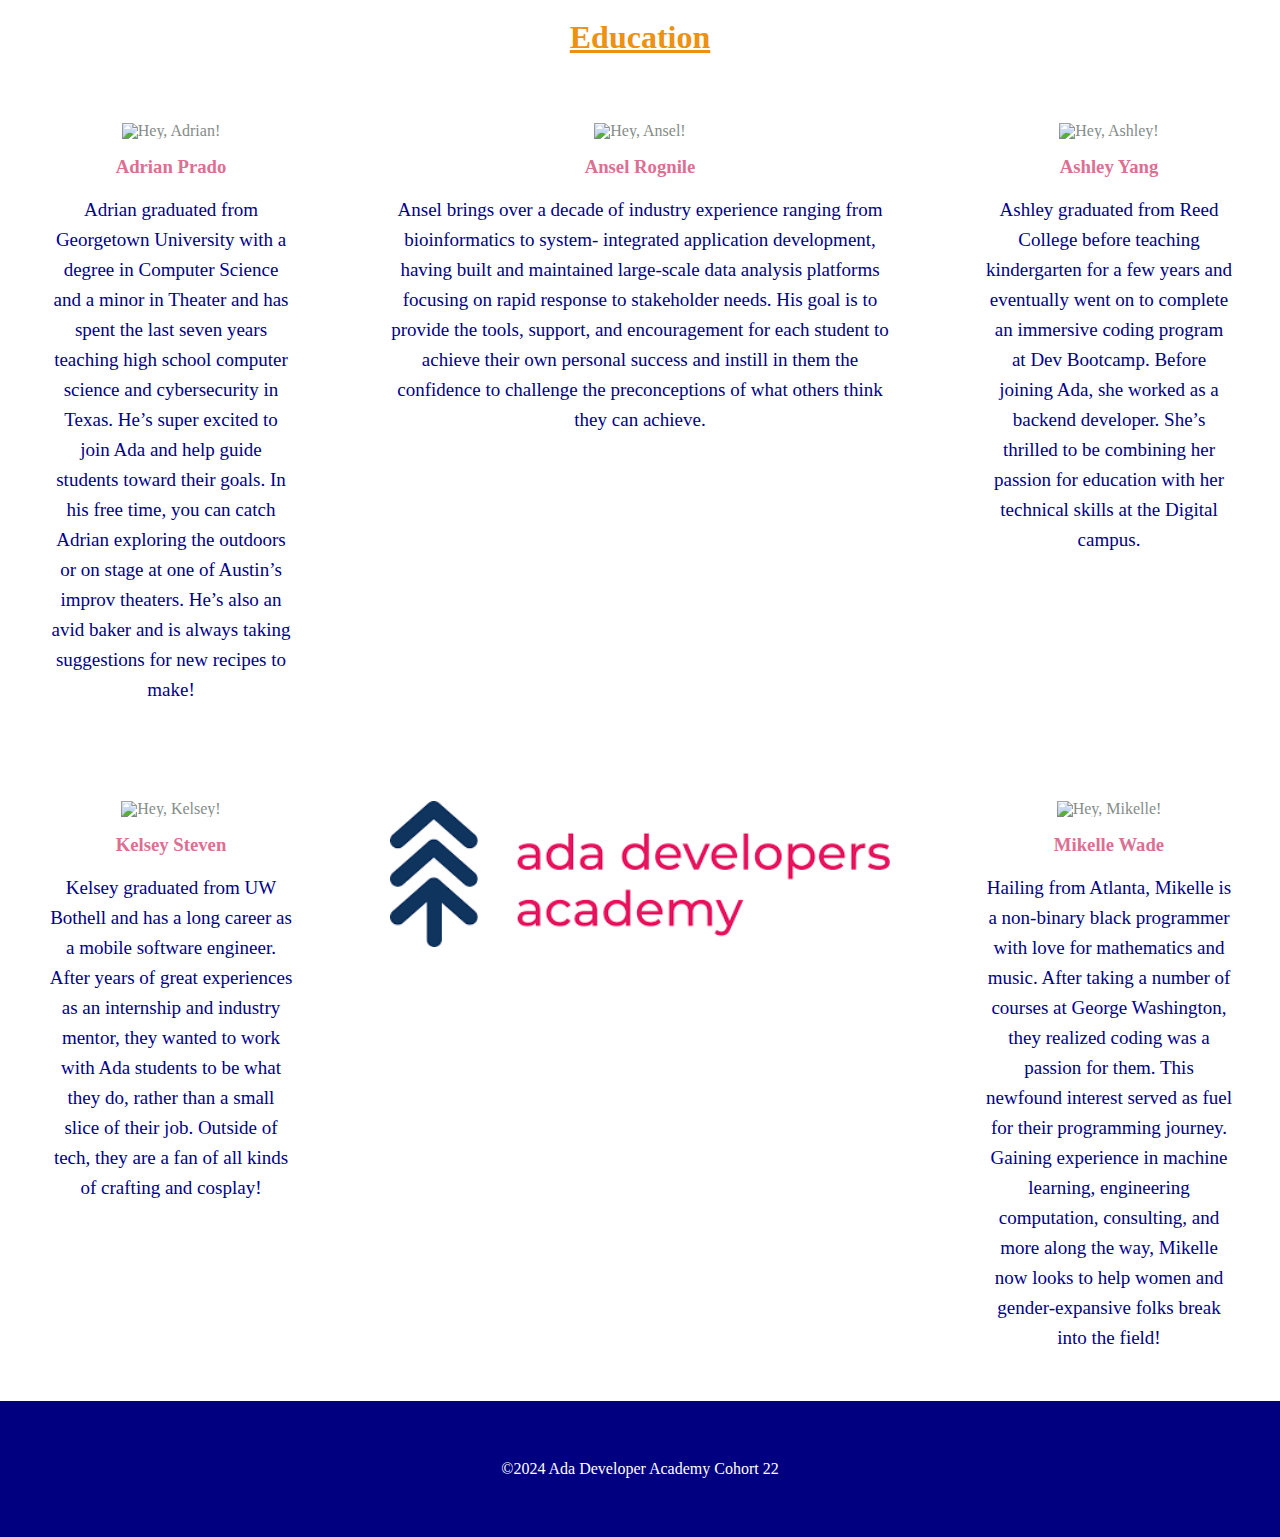
==== pages/bio.html @ 6b1ba6b9 "update bio.css file" ====
<!DOCTYPE html>
<html lang="en">
<head>
  <meta charset="UTF-8">
  <meta http-equiv="X-UA-Compatible" content="IE=edge">
  <meta name="viewport" content="width=device-width, initial-scale=1.0">
  <title>Instructor Education</title>
  <link rel="stylesheet" href="../style/style.css">
</head>
<body>
  <header>
    <title>Education</title>
    <link rel="stylesheet" href="../style/bio.css">
    <link rel="stylesheet" href="../style/style.css">
</head>
<body>
    <header>
        <h1>Education</h1>  
        <section class="education-container">
            <nav>
                <img class="image" src="https://adadevelopersacademy.org/wp-content/uploads/2023/05/Adrian-Prado-300x300.png" alt="Hey, Adrian!">
                <h3 class="title">Adrian Prado</h3>
                <div class="description">
                    Adrian graduated from Georgetown University with a degree in Computer Science and a 
                    minor in Theater and has spent the last seven years teaching high school computer
                    science and cybersecurity in Texas. He’s super excited to join Ada and help guide students
                    toward their goals. In his free time, you can catch Adrian exploring the outdoors or on
                    stage at one of Austin’s improv theaters. He’s also an avid baker and is always taking
                    suggestions for new recipes to make!
                </div>
            </nav>
            <nav>
                <img class="image" src="https://adadevelopersacademy.org/wp-content/uploads/2023/05/Ansel-300x300.png" alt="Hey, Ansel!">
                <h3 class="title">Ansel Rognile</h3>
                <div class="description">
                    Ansel brings over a decade of industry experience ranging from bioinformatics to system-
                    integrated application development, having built and maintained large-scale data 
                    analysis platforms focusing on rapid response to stakeholder needs. His goal is to provide 
                    the tools, support, and encouragement for each student to achieve their own personal
                    success and instill in them the confidence to challenge the preconceptions of what others
                    think they can achieve.
                </div>
            </nav>
            <nav>
                <img class="image" src="https://adadevelopersacademy.org/wp-content/uploads/2023/05/Headshots-17-300x300.png" alt="Hey, Ashley!">
                <h3 class="title">Ashley Yang</h3>
                <div class="description">
                        Ashley graduated from Reed College before teaching kindergarten for a few years and
                        eventually went on to complete an immersive coding program at Dev Bootcamp. Before 
                        joining Ada, she worked as a backend developer. She’s thrilled to be combining her
                        passion for education with her technical skills at the Digital campus.
                </div>
            </nav>
            <nav>
                <img class="image" src="https://adadevelopersacademy.org/wp-content/uploads/2022/02/Kelsey-Steven-300x300.png" alt="Hey, Kelsey!">
                <h3 class="title">Kelsey Steven</h3>
                <div class="description">
                        Kelsey graduated from UW Bothell and has a long career as a mobile software engineer. 
                        After years of great experiences as an internship and industry mentor, they wanted to 
                        work with Ada students to be what they do, rather than a small slice of their job. Outside 
                        of tech, they are a fan of all kinds of crafting and cosplay!
            </div>
            </nav>
            <nav>
                <img class="ada_image"src="../assets/ada-icon.png" alt="red_and_blue_icon_ada_developers_academy">
                
            </nav>
            <nav>
                <img class="image" src="https://adadevelopersacademy.org/wp-content/uploads/2022/12/Mikelle-Wade-300x300.png" alt="Hey, Mikelle!">
                <h3 class="title">Mikelle Wade</h3>
                <div class="description">
                        Hailing from Atlanta, Mikelle is a non-binary black programmer with love for mathematics
                        and music. After taking a number of courses at George Washington, they realized coding
                        was a passion for them. This newfound interest served as fuel for their programming
                        journey. Gaining experience in machine learning, engineering computation, consulting,
                        and more along the way, Mikelle now looks to help women and gender-expansive folks
                        break into the field!
            </div>

            </nav>
        </section>
    </header>
    <footer>
        &copy;2024 Ada Developer Academy Cohort 22
    </footer>
</body>
</html>
---- style/style.css ----
body {
    font-size: 1em;
    font-family: 'Open Sans';
    font-weight: 400;
    color: #858c89;
    line-height: 1;
    background-color: #fff;
    margin: 0;
    overflow-x: hidden;
}

h1 {
    text-align: center;
    color: rgb(237, 145, 16);
    text-decoration: underline;
}

h2 {
    display: block;
    font-size: 1.5em;
    margin-block-start: 0.83em;
    margin-block-end: 0.83em;
    margin-inline-start: 0px;
    margin-inline-end: 0px;
    font-weight: bold;
    unicode-bidi: isolate;
}

h3 {
    display: block;
    margin-block-start: 1em;
    margin-block-end: 1em;
    margin-inline-start: 0px;
    margin-inline-end: 0px;
    unicode-bidi: isolate;
    color: palevioletred;
    text-align: center;
}

h4 {
    text-align: center;
}

nav {
    display: inline-block;
    padding: 3em;

}

ul {
    list-style-type: none;
    text-align: center;
}

li {
    display: inline-block;
    margin: 5px;
    margin-right: 20px;
}

footer {
    text-align: center;  
    background-color: navy;
    color: white;
    padding: 60px;
}

img {
    width: 220px;  
    height: auto;  
}
---- style/bio.css ----
.education-container{
    display: grid;
    grid-template-columns: 1fr 1fr 1fr;
}

.ada_image{
    width: 500px;
}

.image {
    align-items: center;
}
.description{
    font-size: 19px;
    line-height: 30px;
    color: darkblue
}
nav{
    text-align: center;
}
---- style/style.css ----
body {
    font-size: 1em;
    font-family: 'Open Sans';
    font-weight: 400;
    color: #858c89;
    line-height: 1;
    background-color: #fff;
    margin: 0;
    overflow-x: hidden;
}

h1 {
    text-align: center;
    color: rgb(237, 145, 16);
    text-decoration: underline;
}

h2 {
    display: block;
    font-size: 1.5em;
    margin-block-start: 0.83em;
    margin-block-end: 0.83em;
    margin-inline-start: 0px;
    margin-inline-end: 0px;
    font-weight: bold;
    unicode-bidi: isolate;
}

h3 {
    display: block;
    margin-block-start: 1em;
    margin-block-end: 1em;
    margin-inline-start: 0px;
    margin-inline-end: 0px;
    unicode-bidi: isolate;
    color: palevioletred;
    text-align: center;
}

h4 {
    text-align: center;
}

nav {
    display: inline-block;
    padding: 3em;

}

ul {
    list-style-type: none;
    text-align: center;
}

li {
    display: inline-block;
    margin: 5px;
    margin-right: 20px;
}

footer {
    text-align: center;  
    background-color: navy;
    color: white;
    padding: 60px;
}

img {
    width: 220px;  
    height: auto;  
}
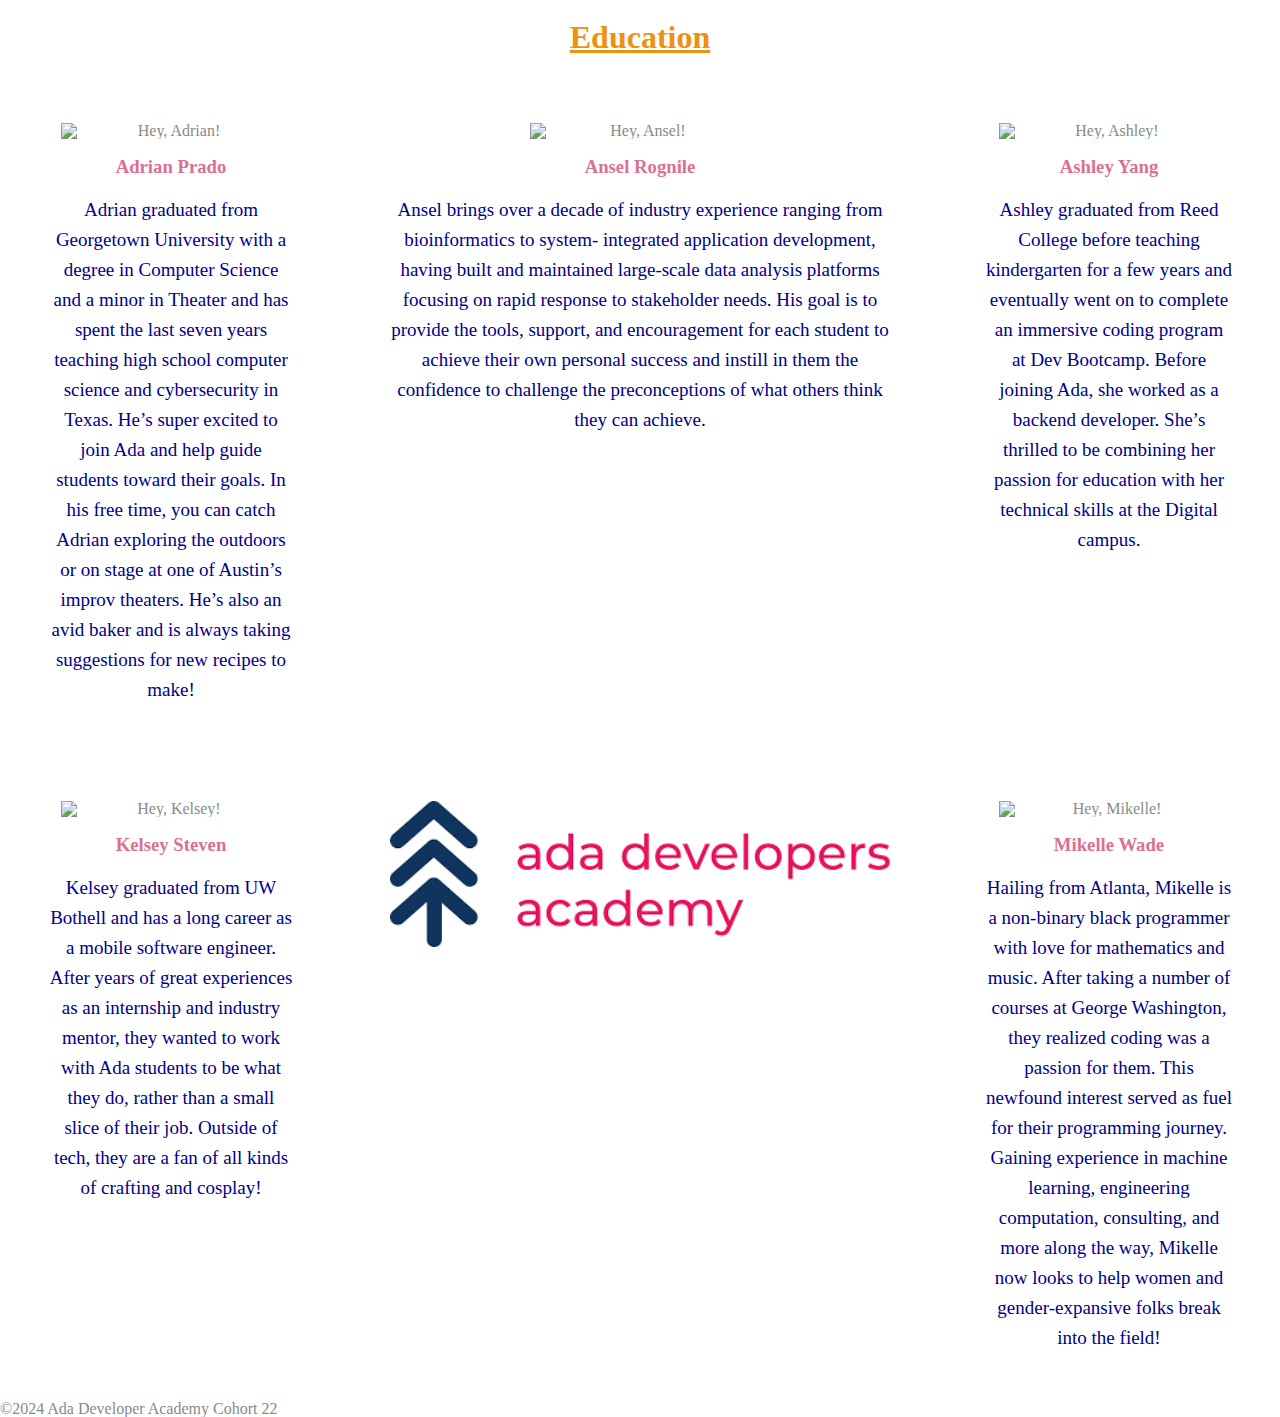
==== commit 17337490: "incorporate flex into bio.css" ====
--- a/pages/bio.html
+++ b/pages/bio.html
@@ -5,14 +5,13 @@
   <meta http-equiv="X-UA-Compatible" content="IE=edge">
   <meta name="viewport" content="width=device-width, initial-scale=1.0">
   <title>Instructor Education</title>
-  <link rel="stylesheet" href="../style/style.css">
+  <link rel="stylesheet" href="../stylesheets/style.css">
+  <link rel="stylesheet" href="../stylesheets/bio.css">
 </head>
 <body>
   <header>
     <title>Education</title>
-    <link rel="stylesheet" href="../style/bio.css">
-    <link rel="stylesheet" href="../style/style.css">
-</head>
+</header>
 <body>
     <header>
         <h1>Education</h1>  
@@ -62,7 +61,7 @@
             </div>
             </nav>
             <nav>
-                <img class="ada_image"src="../assets/ada-icon.png" alt="red_and_blue_icon_ada_developers_academy">
+                <img class="ada_image"src="../images/ada-icon.png" alt="red_and_blue_icon_ada_developers_academy">
                 
             </nav>
             <nav>
--- a/stylesheets/style.css
+++ b/stylesheets/style.css
@@ -0,0 +1,84 @@
+body {
+    font-size: 1em;
+    font-family: 'Open Sans';
+    font-weight: 400;
+    color: #858c89;
+    line-height: 1;
+    background-color: #fff;
+    margin: 0;
+    overflow-x: hidden;
+}
+
+h1 {
+    text-align: center;
+    color: rgb(237, 145, 16);
+    text-decoration: underline;
+}
+
+h2 {
+    display: block;
+    font-size: 1.5em;
+    margin-block-start: 0.83em;
+    margin-block-end: 0.83em;
+    margin-inline-start: 0px;
+    margin-inline-end: 0px;
+    font-weight: bold;
+    unicode-bidi: isolate;
+}
+
+h3 {
+    display: block;
+    margin-block-start: 1em;
+    margin-block-end: 1em;
+    margin-inline-start: 0px;
+    margin-inline-end: 0px;
+    unicode-bidi: isolate;
+    color: palevioletred;
+    text-align: center;
+}
+
+h4 {
+    text-align: center;
+}
+
+nav {
+    display: inline-block;
+    padding: 3em;
+
+}
+
+ul {
+    list-style-type: none;
+    text-align: center;
+}
+
+li {
+    display: inline-block;
+    margin: 5px;
+    margin-right: 20px;
+}
+
+#footer {
+    text-align: center;  
+    background-color: navy;
+    color: white;
+    padding: 60px;
+    position: absolute;
+    bottom: 0;
+    width: 100%;
+}
+
+#header {
+    background-color: navy;
+    height: 100px;
+    text-align: center;
+    display:flex;
+    align-items: center;
+    justify-content: center;
+
+}
+img {
+    width: 220px;  
+    height: auto;  
+}
+
--- a/stylesheets/bio.css
+++ b/stylesheets/bio.css
@@ -0,0 +1,23 @@
+.education-container{
+    display: grid;
+    grid-template-columns: 1fr 1fr 1fr;
+}
+
+.ada_image{
+    width: 500px;
+}
+
+.image {
+    align-items: center;
+}
+.description{
+    font-size: 19px;
+    line-height: 30px;
+    color: darkblue
+}
+nav{
+    text-align: center;
+    display: flex;
+    flex-direction: column;
+    align-items: center;
+}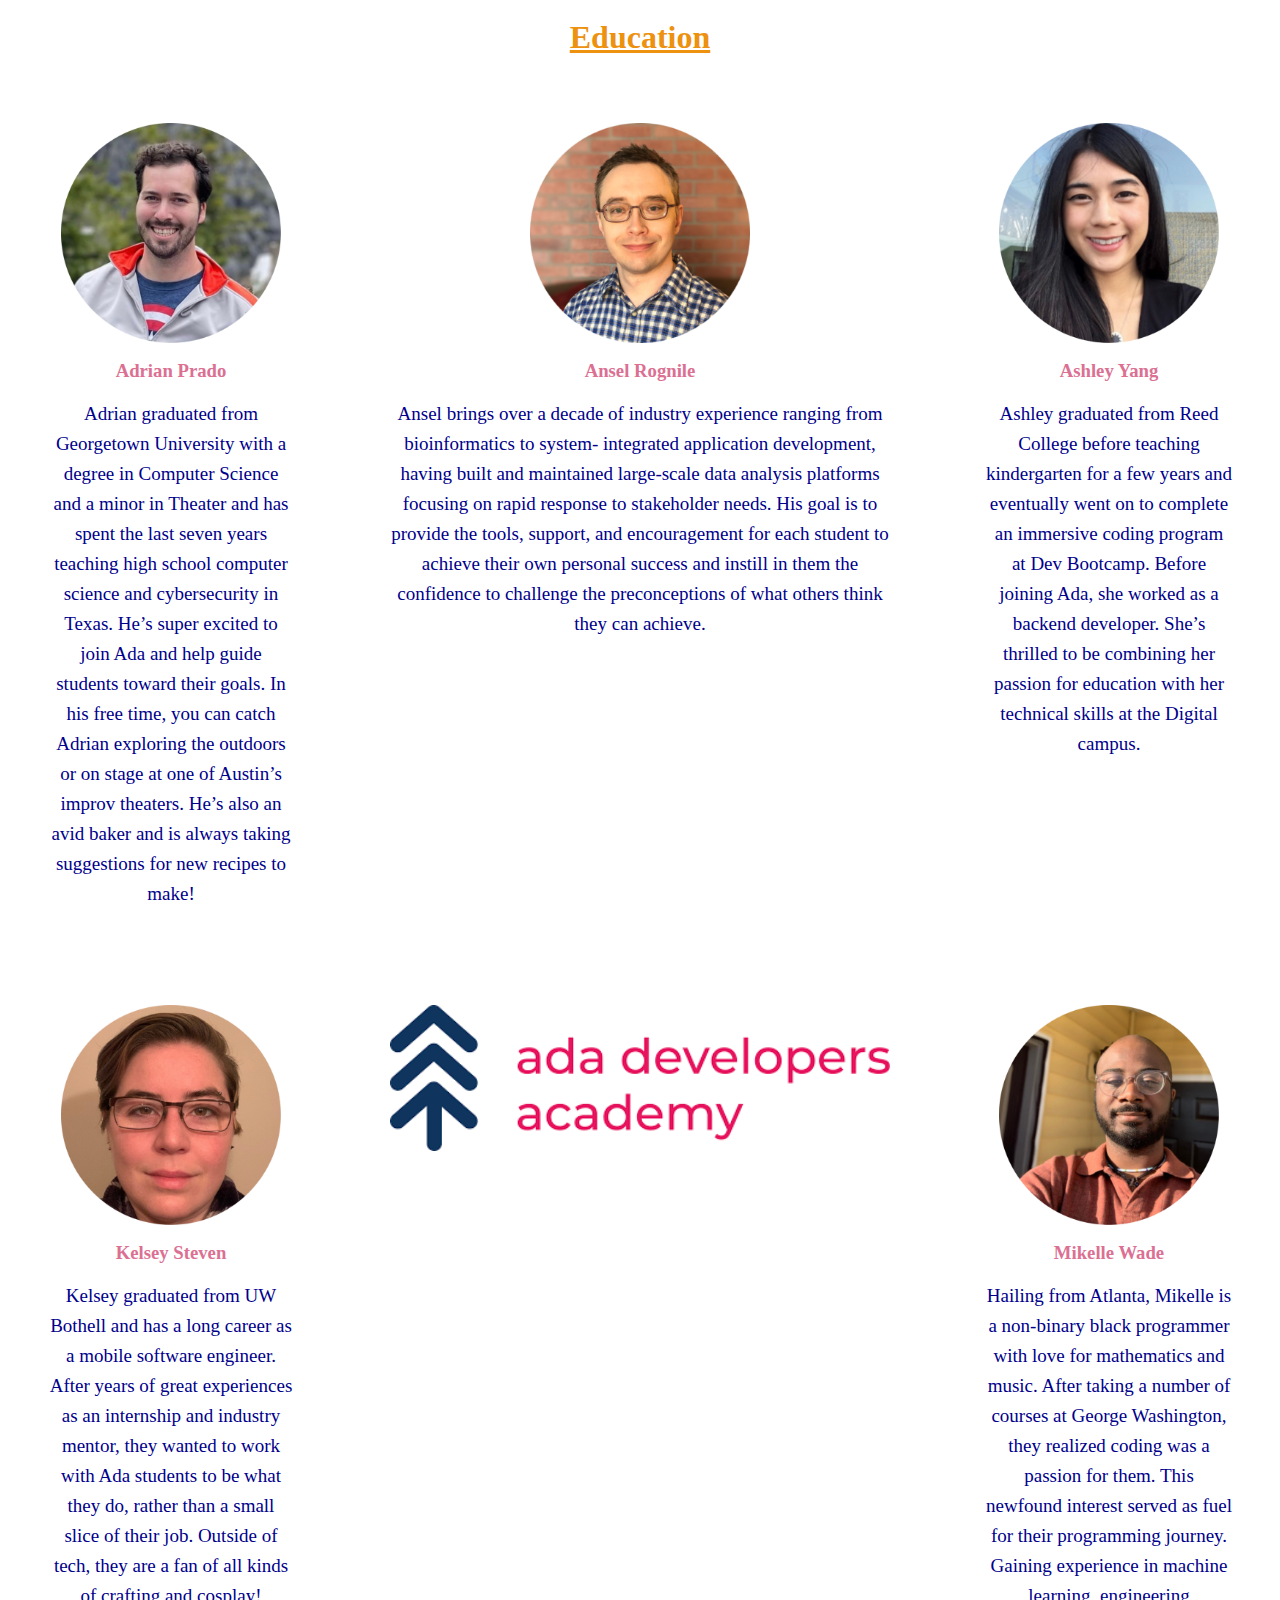
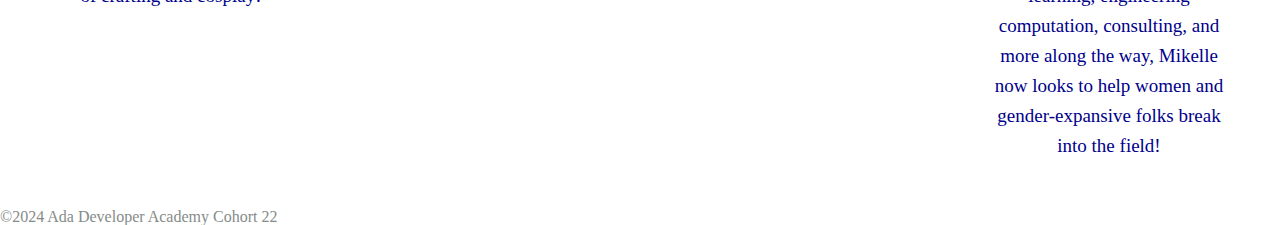
==== commit 7bd549a6: "Add image downloads and relative paths in image tag. Resize images on all pages." ====
--- a/pages/bio.html
+++ b/pages/bio.html
@@ -17,7 +17,7 @@
         <h1>Education</h1>  
         <section class="education-container">
             <nav>
-                <img class="image" src="https://adadevelopersacademy.org/wp-content/uploads/2023/05/Adrian-Prado-300x300.png" alt="Hey, Adrian!">
+                <img class="image" src="../images/Adrian-Prado-600x600.png" alt="Hey, Adrian!" width="300" height="200">
                 <h3 class="title">Adrian Prado</h3>
                 <div class="description">
                     Adrian graduated from Georgetown University with a degree in Computer Science and a 
@@ -29,7 +29,7 @@
                 </div>
             </nav>
             <nav>
-                <img class="image" src="https://adadevelopersacademy.org/wp-content/uploads/2023/05/Ansel-300x300.png" alt="Hey, Ansel!">
+                <img class="image" src="../images/Ansel-300x300.png" alt="Hey, Ansel!" width="300" height="200">
                 <h3 class="title">Ansel Rognile</h3>
                 <div class="description">
                     Ansel brings over a decade of industry experience ranging from bioinformatics to system-
@@ -41,7 +41,7 @@
                 </div>
             </nav>
             <nav>
-                <img class="image" src="https://adadevelopersacademy.org/wp-content/uploads/2023/05/Headshots-17-300x300.png" alt="Hey, Ashley!">
+                <img class="image" src="../images/Ashley.png" alt="Hey, Ashley!" width="300" height="200">
                 <h3 class="title">Ashley Yang</h3>
                 <div class="description">
                         Ashley graduated from Reed College before teaching kindergarten for a few years and
@@ -51,7 +51,7 @@
                 </div>
             </nav>
             <nav>
-                <img class="image" src="https://adadevelopersacademy.org/wp-content/uploads/2022/02/Kelsey-Steven-300x300.png" alt="Hey, Kelsey!">
+                <img class="image" src="../images/Kelsey-Steven-600x600.png" alt="Hey, Kelsey!" width="300" height="200">
                 <h3 class="title">Kelsey Steven</h3>
                 <div class="description">
                         Kelsey graduated from UW Bothell and has a long career as a mobile software engineer. 
@@ -65,7 +65,7 @@
                 
             </nav>
             <nav>
-                <img class="image" src="https://adadevelopersacademy.org/wp-content/uploads/2022/12/Mikelle-Wade-300x300.png" alt="Hey, Mikelle!">
+                <img class="image" src="../images/Mikelle-Wade-600x600.png" alt="Hey, Mikelle!" width="300" height="200">
                 <h3 class="title">Mikelle Wade</h3>
                 <div class="description">
                         Hailing from Atlanta, Mikelle is a non-binary black programmer with love for mathematics
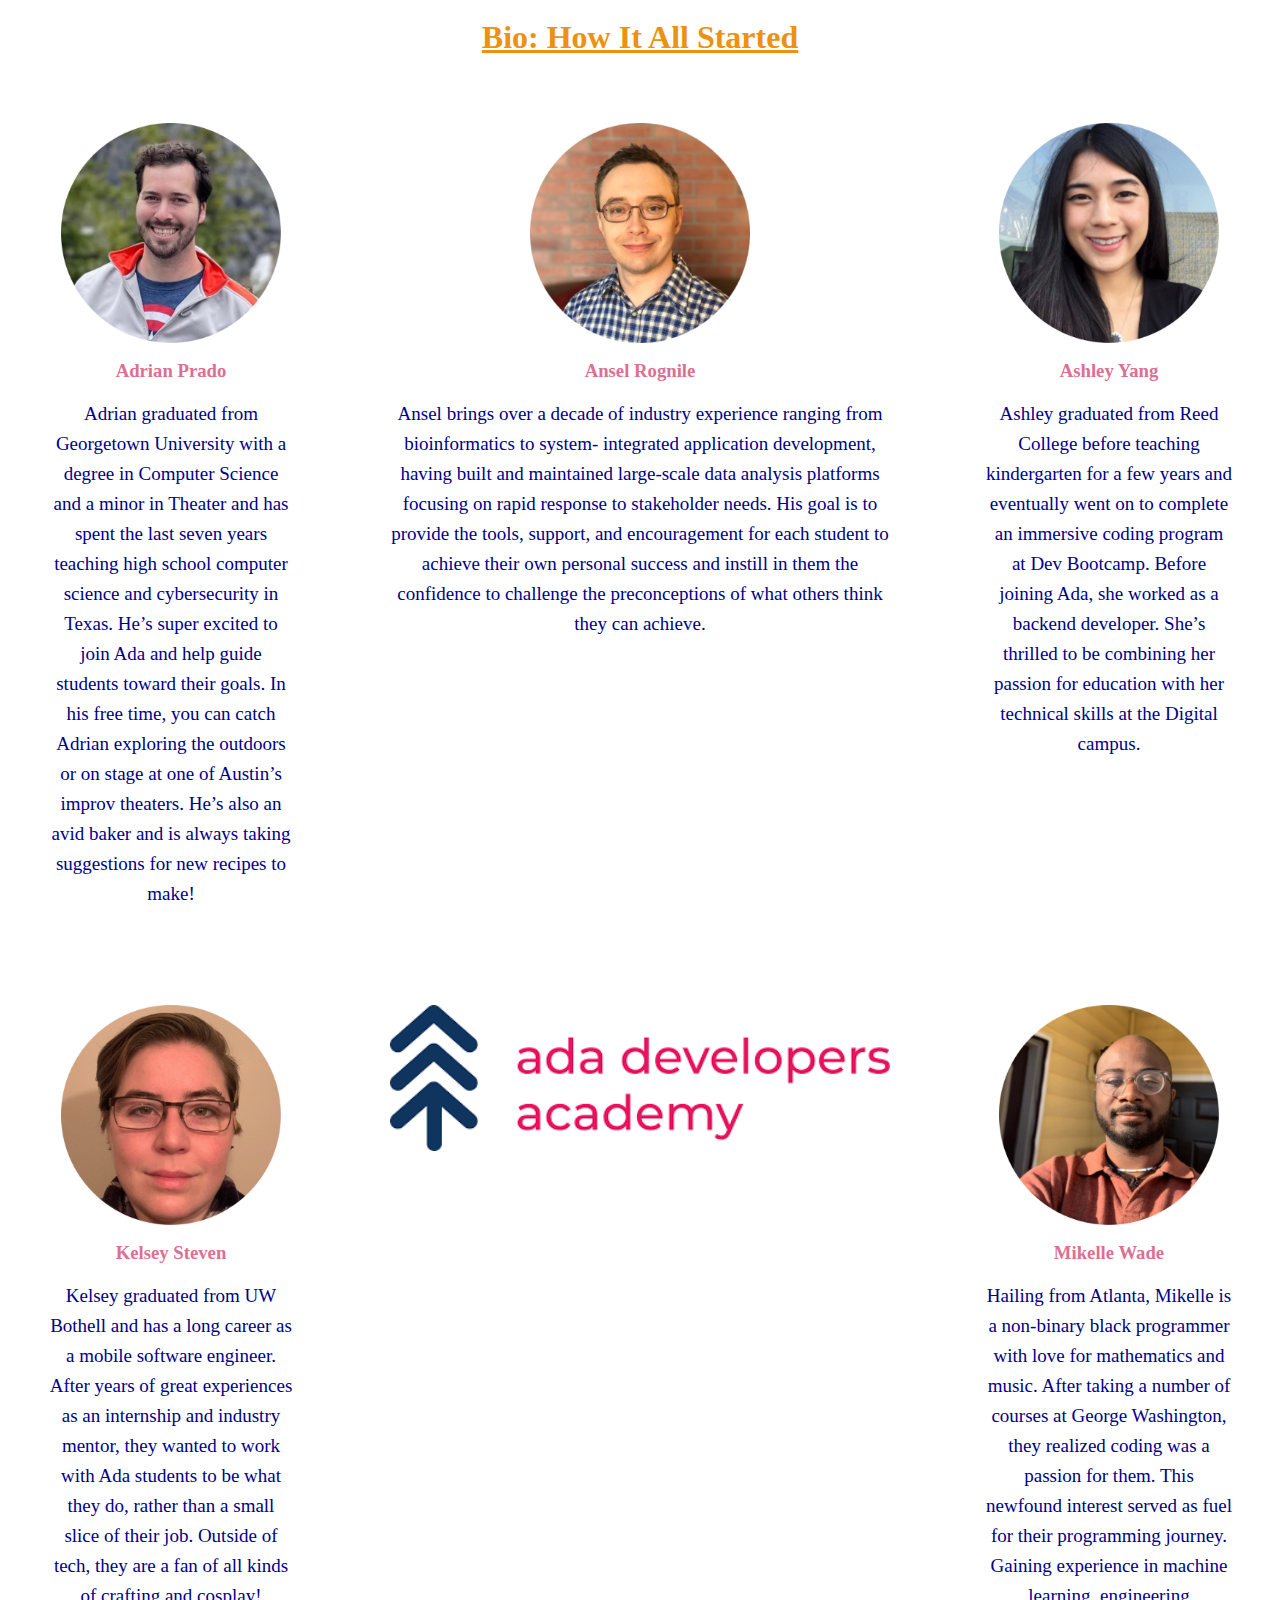
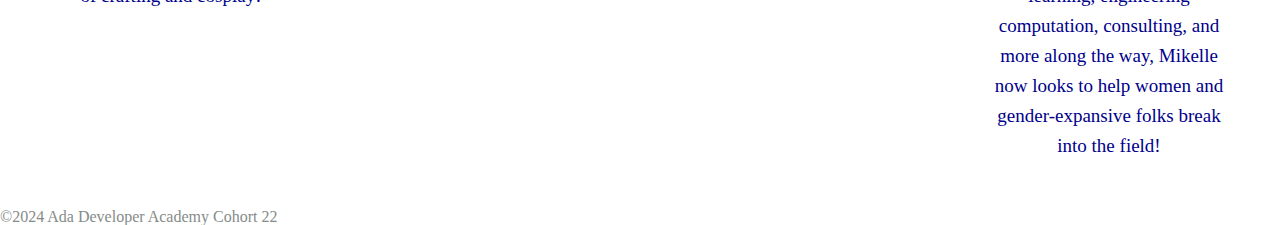
==== commit 2f1c6d6c: "Change h1 heading on index and bio.html page" ====
--- a/pages/bio.html
+++ b/pages/bio.html
@@ -14,7 +14,7 @@
 </header>
 <body>
     <header>
-        <h1>Education</h1>  
+        <h1>Bio: How It All Started</h1>  
         <section class="education-container">
             <nav>
                 <img class="image" src="../images/Adrian-Prado-600x600.png" alt="Hey, Adrian!" width="300" height="200">
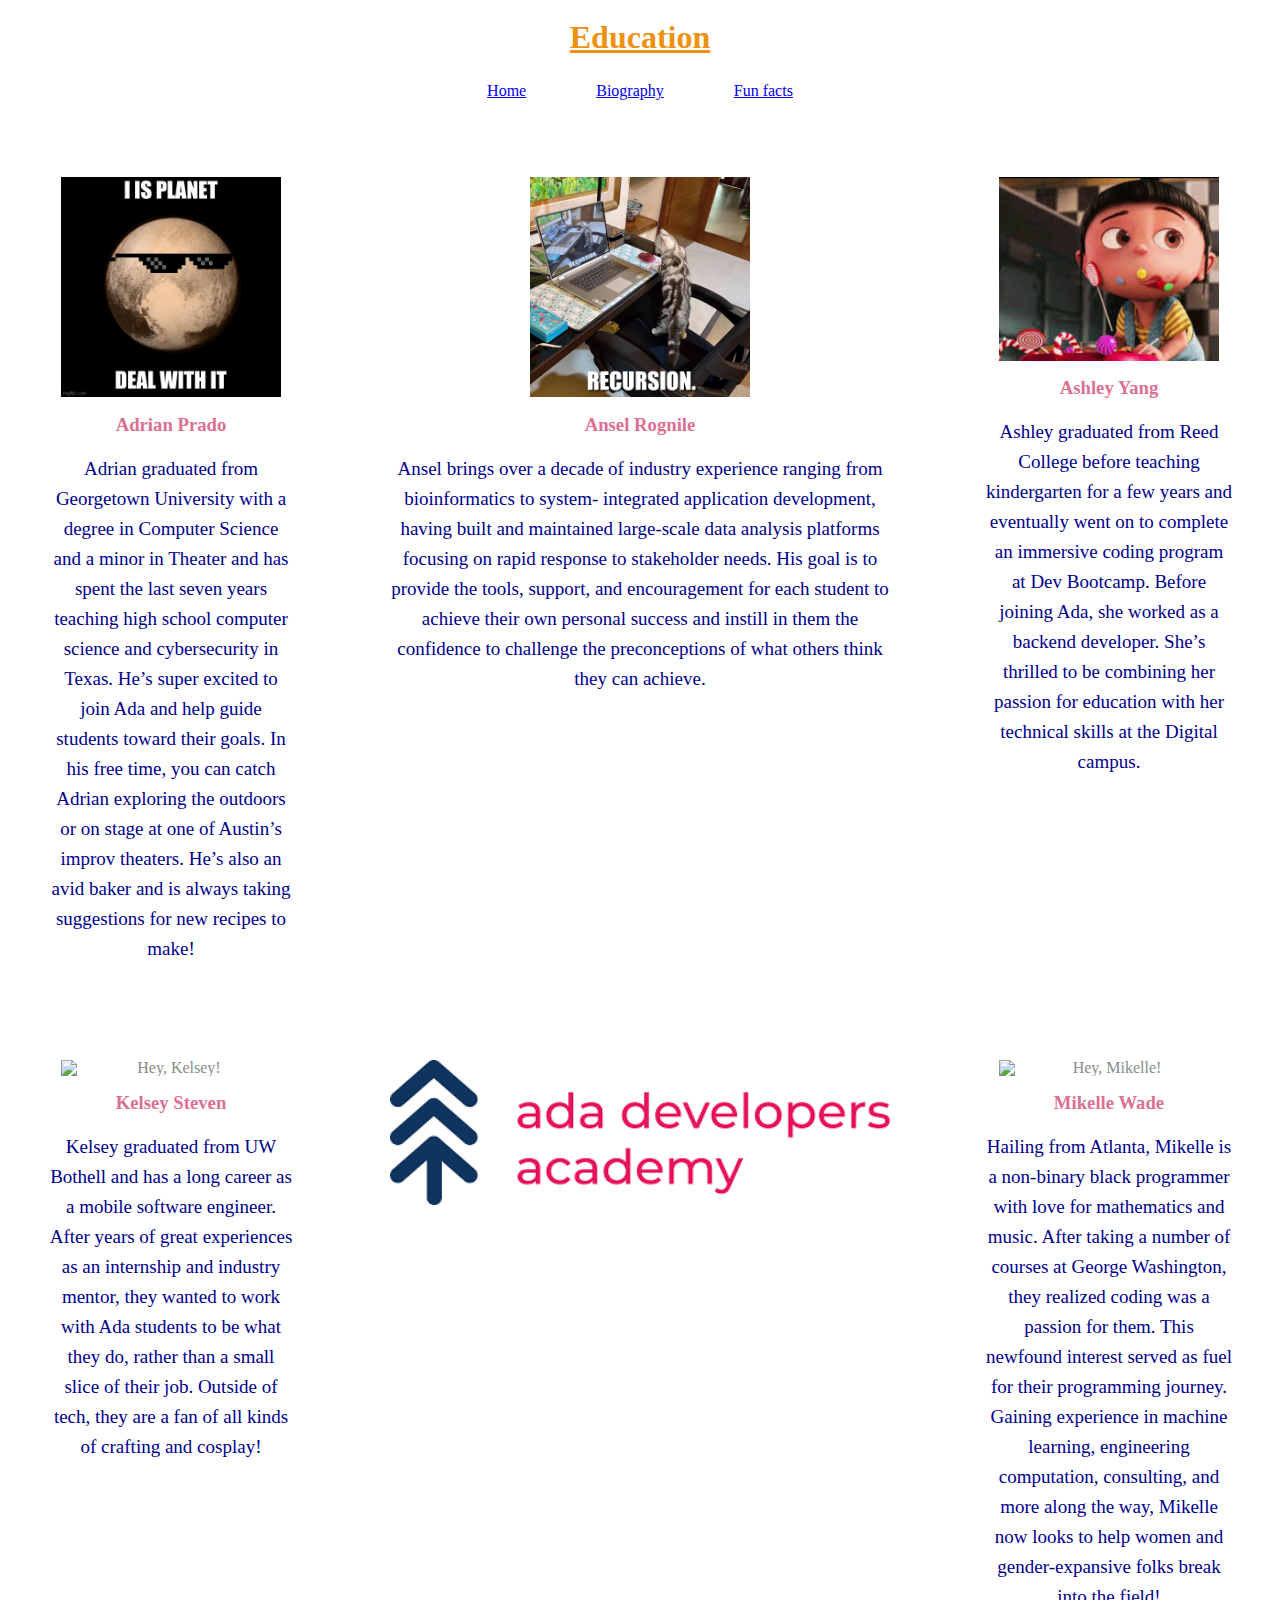
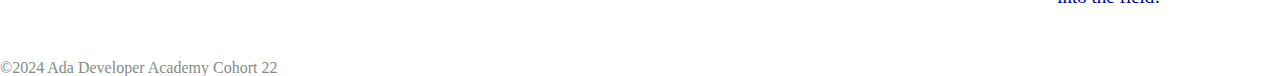
==== commit 0cf0b76d: "replace images for instructors" ====
--- a/pages/bio.html
+++ b/pages/bio.html
@@ -14,10 +14,15 @@
 </header>
 <body>
     <header>
-        <h1>Bio: How It All Started</h1>  
+        <h1>Education</h1> 
+        <section class="main_page_links">
+            <a href="../index.html">Home</a>
+            <a href="bio.html">Biography</a>
+            <a href="fun_facts.html">Fun facts</a>
+        </section> 
         <section class="education-container">
             <nav>
-                <img class="image" src="../images/Adrian-Prado-600x600.png" alt="Hey, Adrian!" width="300" height="200">
+                <img class="image" src="../images/pluto.jpeg" alt="image of Pluto and a text that reads I is planet deal with it">
                 <h3 class="title">Adrian Prado</h3>
                 <div class="description">
                     Adrian graduated from Georgetown University with a degree in Computer Science and a 
@@ -29,7 +34,7 @@
                 </div>
             </nav>
             <nav>
-                <img class="image" src="../images/Ansel-300x300.png" alt="Hey, Ansel!" width="300" height="200">
+                <img class="image" src="../images/recursion.jpg" alt="A cute cat staring at a laptop and seeing the image of herself. Text: recursion">
                 <h3 class="title">Ansel Rognile</h3>
                 <div class="description">
                     Ansel brings over a decade of industry experience ranging from bioinformatics to system-
@@ -41,7 +46,7 @@
                 </div>
             </nav>
             <nav>
-                <img class="image" src="../images/Ashley.png" alt="Hey, Ashley!" width="300" height="200">
+                <img class="image" src="../images/lollipop.jpeg" alt="Hey, Ashley!"/>
                 <h3 class="title">Ashley Yang</h3>
                 <div class="description">
                         Ashley graduated from Reed College before teaching kindergarten for a few years and
@@ -51,7 +56,7 @@
                 </div>
             </nav>
             <nav>
-                <img class="image" src="../images/Kelsey-Steven-600x600.png" alt="Hey, Kelsey!" width="300" height="200">
+                <img class="image" src="https://adadevelopersacademy.org/wp-content/uploads/2022/02/Kelsey-Steven-300x300.png" alt="Hey, Kelsey!">
                 <h3 class="title">Kelsey Steven</h3>
                 <div class="description">
                         Kelsey graduated from UW Bothell and has a long career as a mobile software engineer. 
@@ -65,7 +70,7 @@
                 
             </nav>
             <nav>
-                <img class="image" src="../images/Mikelle-Wade-600x600.png" alt="Hey, Mikelle!" width="300" height="200">
+                <img class="image" src="https://adadevelopersacademy.org/wp-content/uploads/2022/12/Mikelle-Wade-300x300.png" alt="Hey, Mikelle!">
                 <h3 class="title">Mikelle Wade</h3>
                 <div class="description">
                         Hailing from Atlanta, Mikelle is a non-binary black programmer with love for mathematics
--- a/stylesheets/bio.css
+++ b/stylesheets/bio.css
@@ -20,4 +20,12 @@
     display: flex;
     flex-direction: column;
     align-items: center;
+}
+.main_page_links {
+    display: flex; 
+    justify-content: center; 
+    gap: 70px; 
+    margin-top: 30px; 
+    margin-bottom: 30px;
+    color: yellow;
 }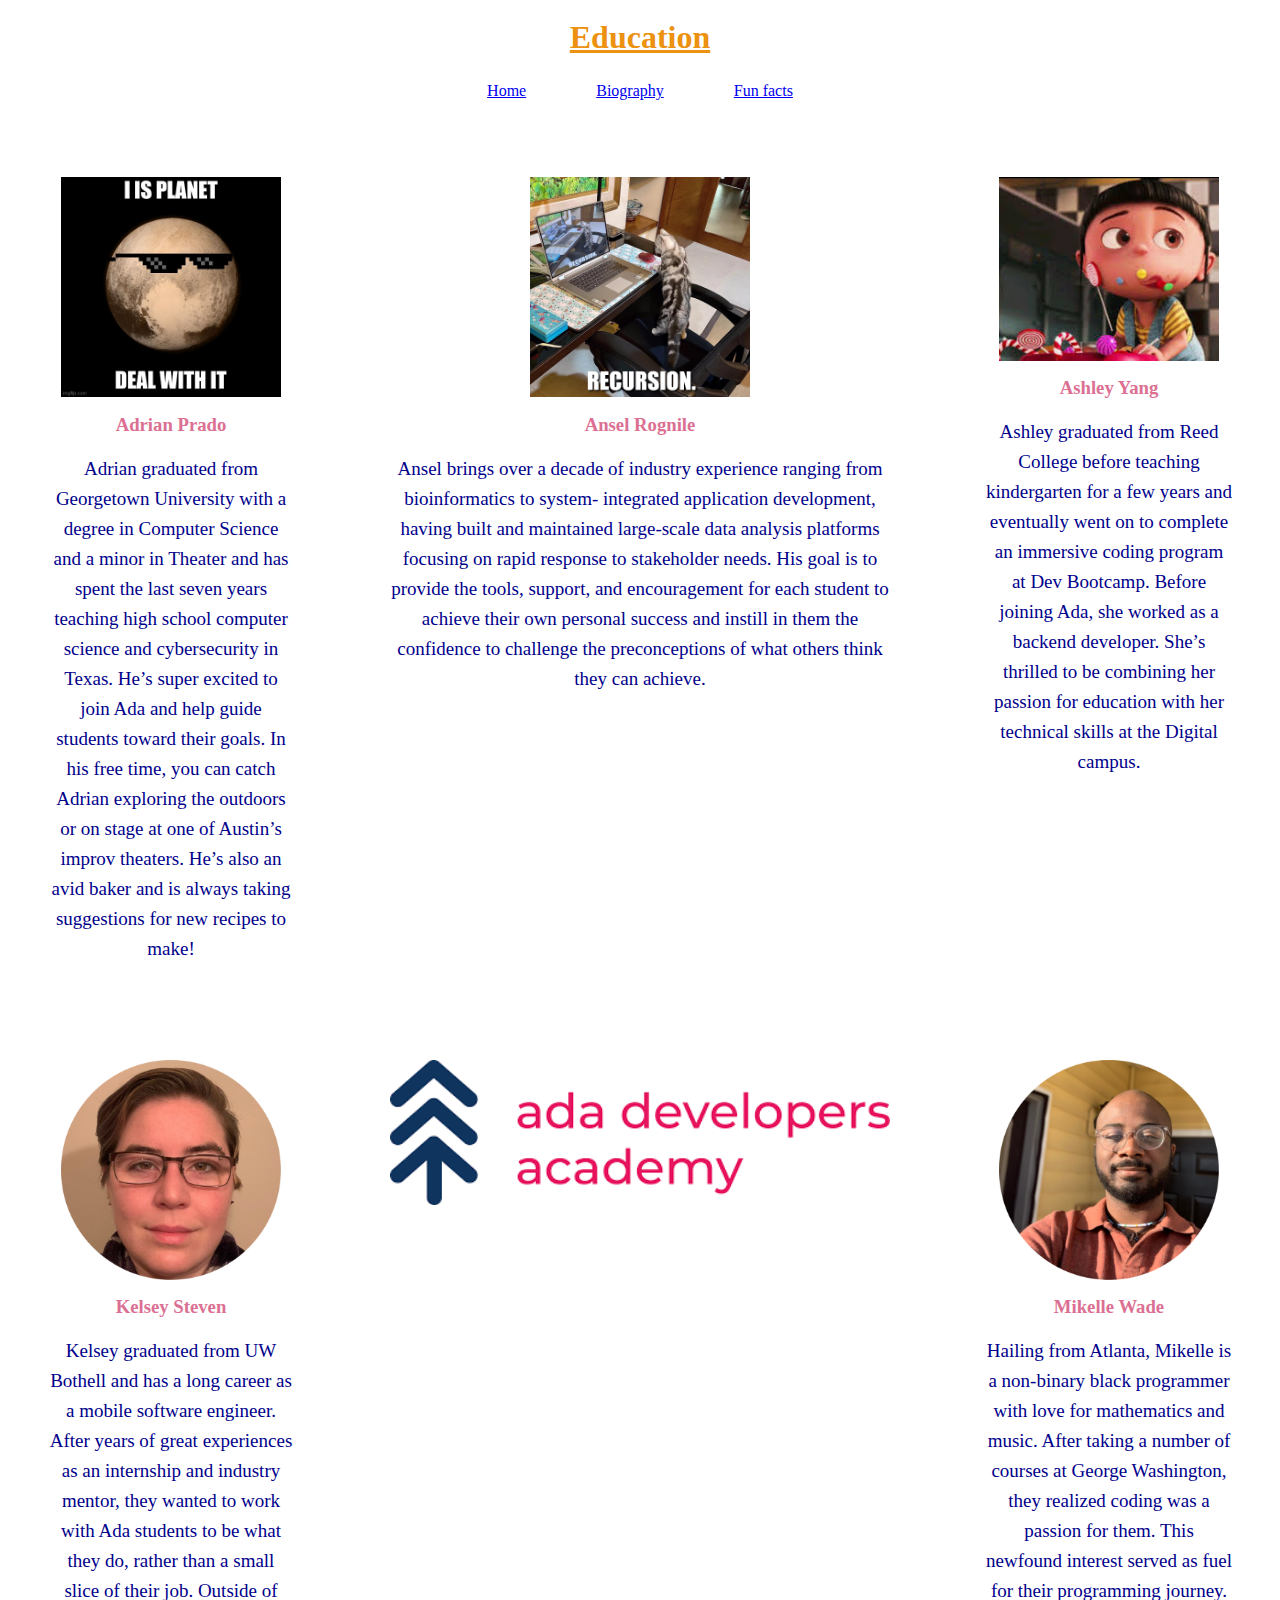
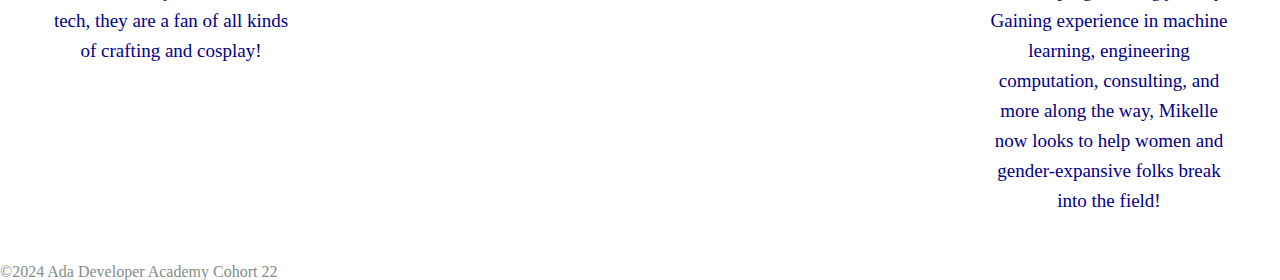
==== commit 298c89f2: "update images and the titles" ====
--- a/pages/bio.html
+++ b/pages/bio.html
@@ -56,7 +56,7 @@
                 </div>
             </nav>
             <nav>
-                <img class="image" src="https://adadevelopersacademy.org/wp-content/uploads/2022/02/Kelsey-Steven-300x300.png" alt="Hey, Kelsey!">
+                <img class="image" src="../images/Kelsey-Steven-600x600.png" alt="Hey, Kelsey!" width="300" height="200">
                 <h3 class="title">Kelsey Steven</h3>
                 <div class="description">
                         Kelsey graduated from UW Bothell and has a long career as a mobile software engineer. 
@@ -70,7 +70,7 @@
                 
             </nav>
             <nav>
-                <img class="image" src="https://adadevelopersacademy.org/wp-content/uploads/2022/12/Mikelle-Wade-300x300.png" alt="Hey, Mikelle!">
+                <img class="image" src="../images/Mikelle-Wade-600x600.png" alt="Hey, Mikelle!" width="300" height="200">
                 <h3 class="title">Mikelle Wade</h3>
                 <div class="description">
                         Hailing from Atlanta, Mikelle is a non-binary black programmer with love for mathematics
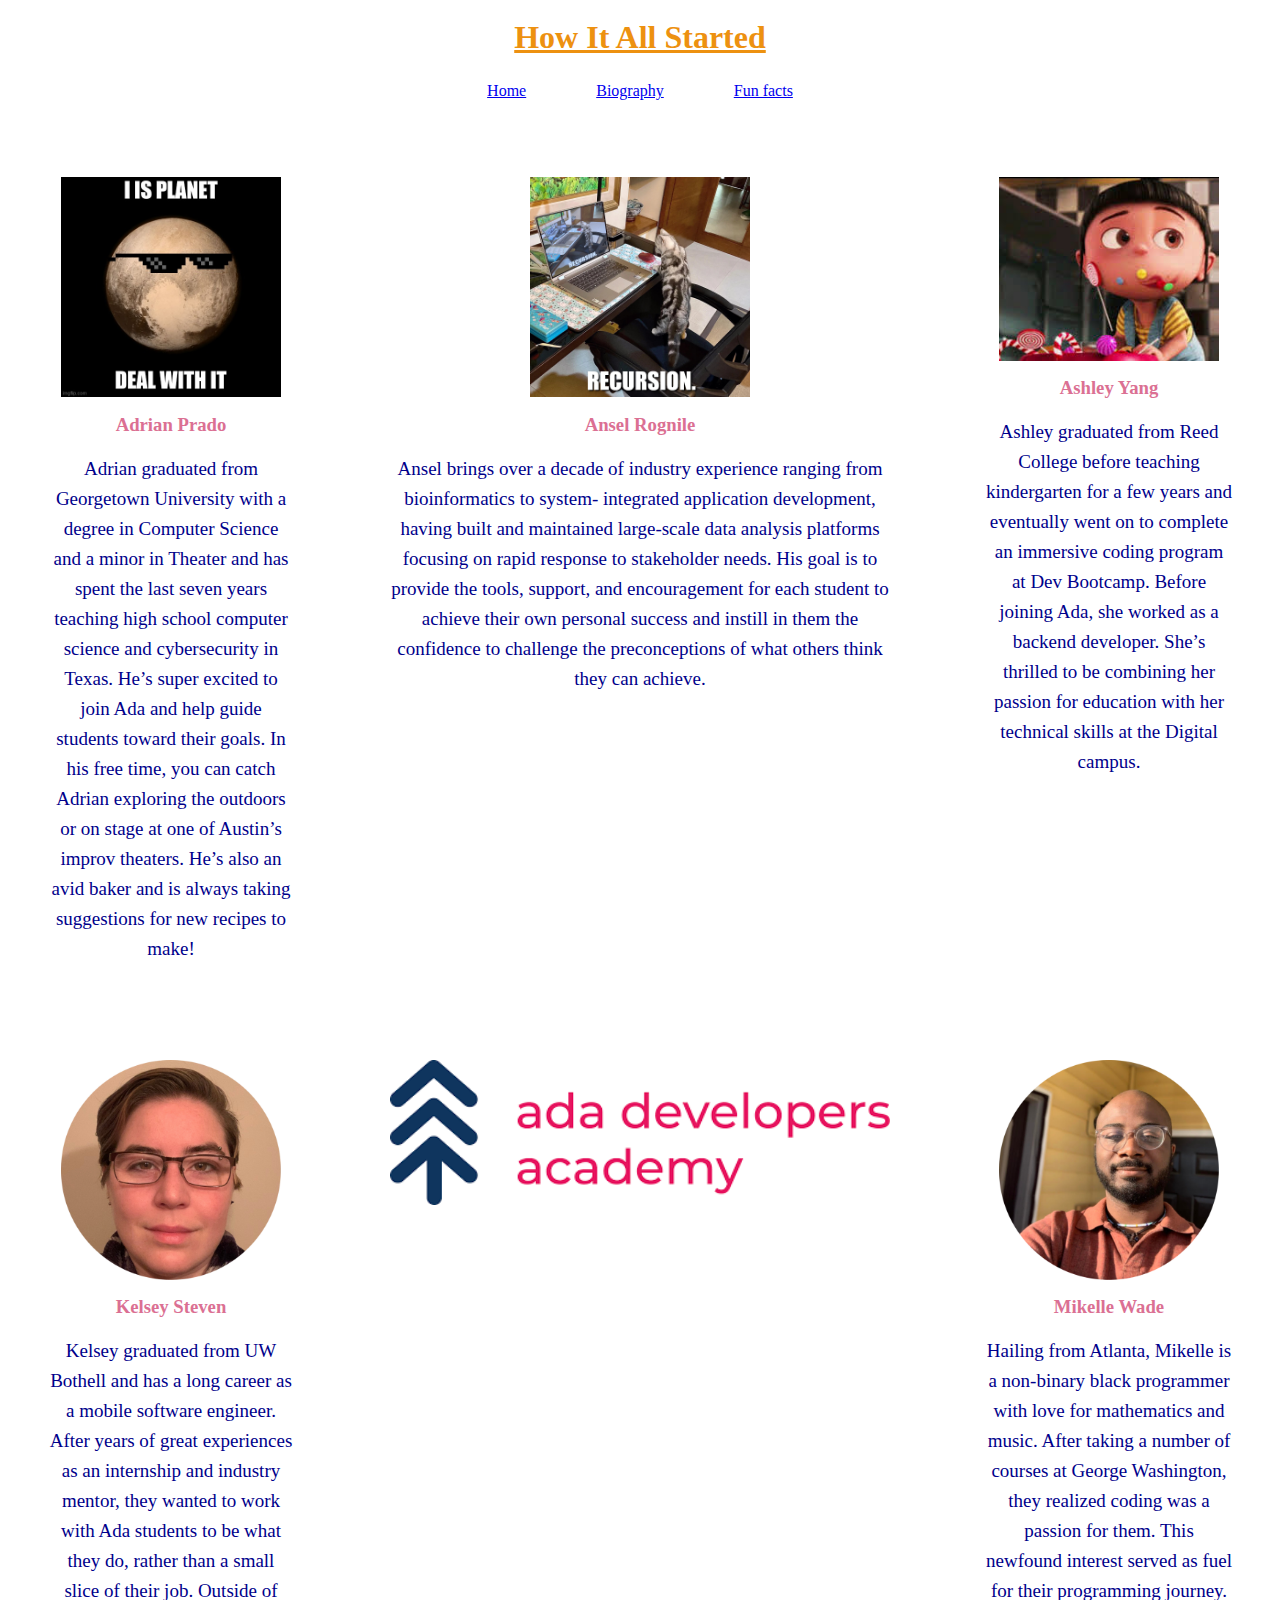
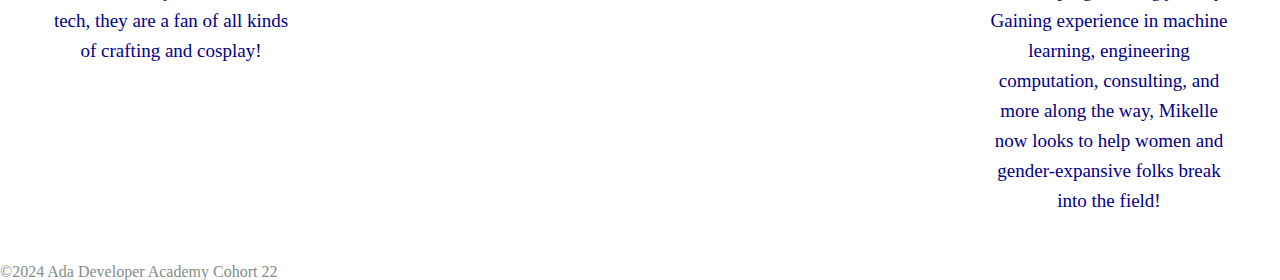
==== commit b0340c28: "add updated images" ====
--- a/pages/bio.html
+++ b/pages/bio.html
@@ -14,7 +14,7 @@
 </header>
 <body>
     <header>
-        <h1>Education</h1> 
+        <h1>How It All Started</h1> 
         <section class="main_page_links">
             <a href="../index.html">Home</a>
             <a href="bio.html">Biography</a>
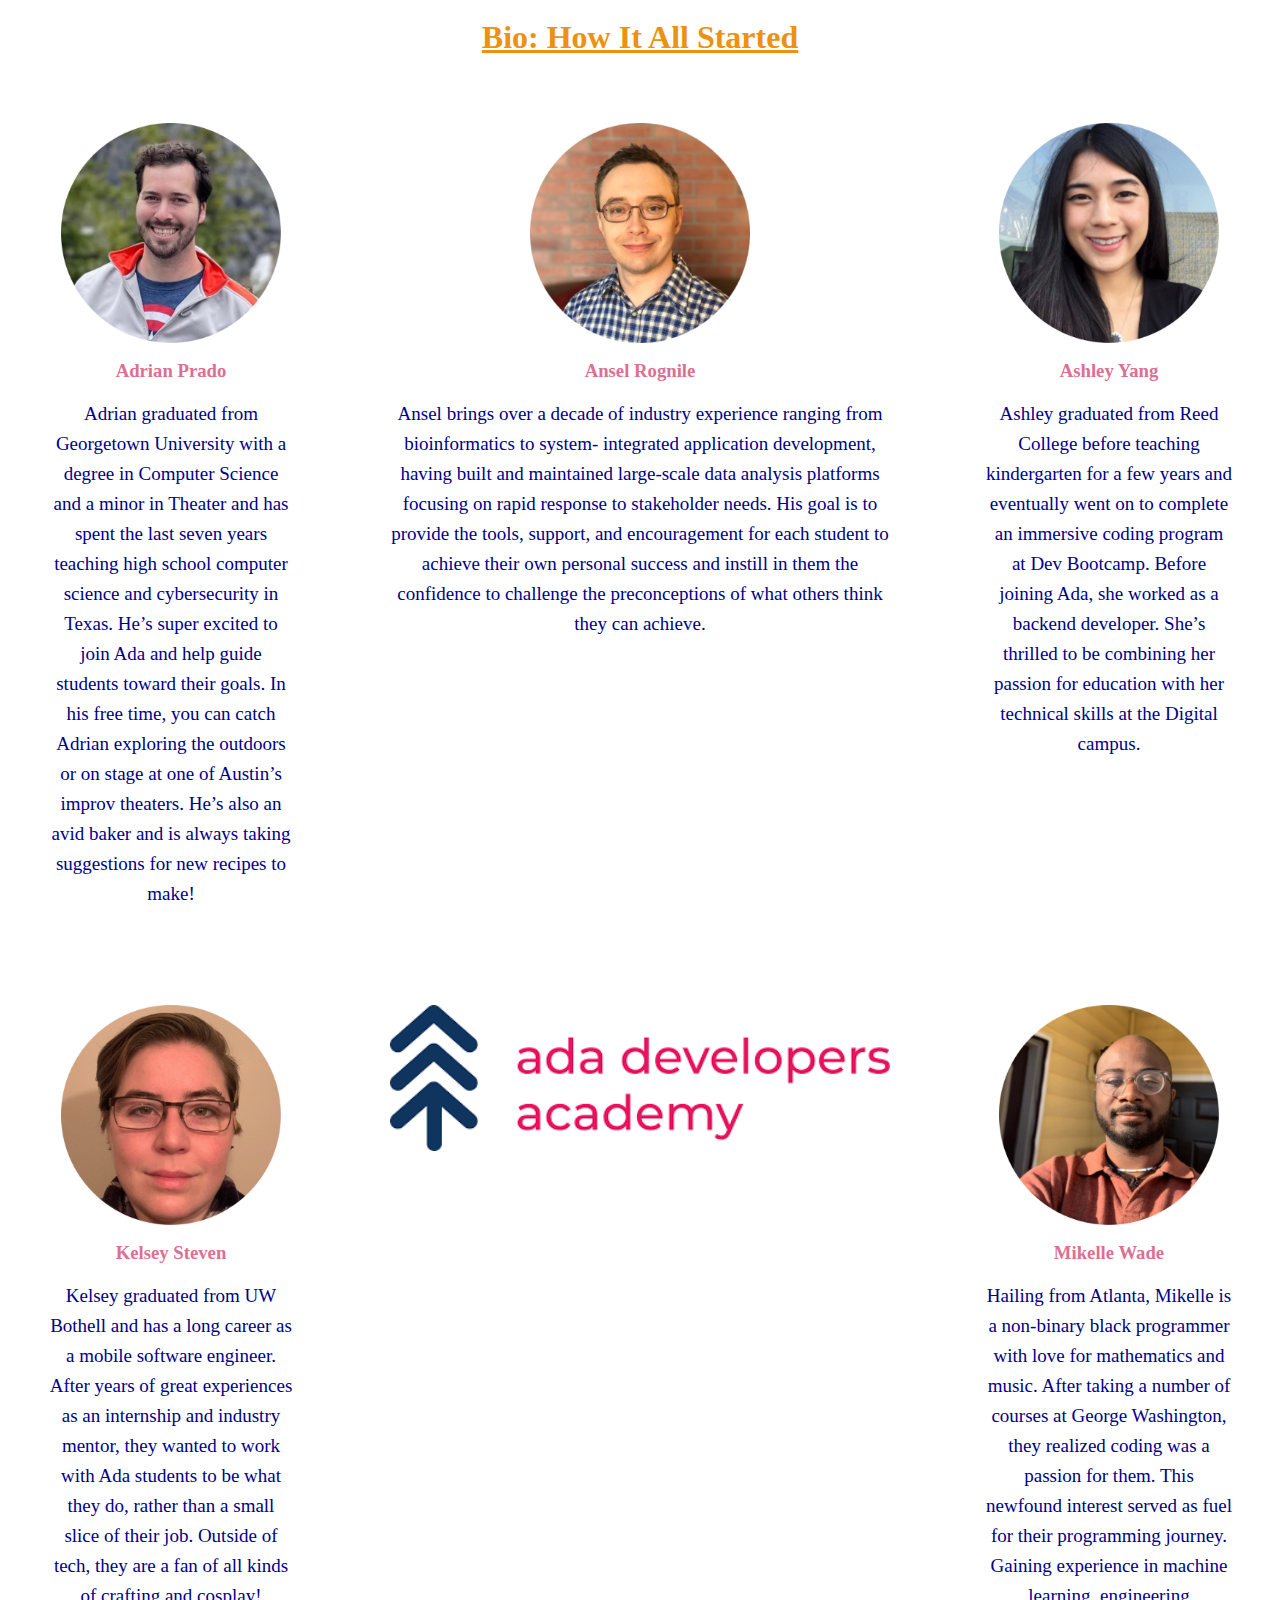
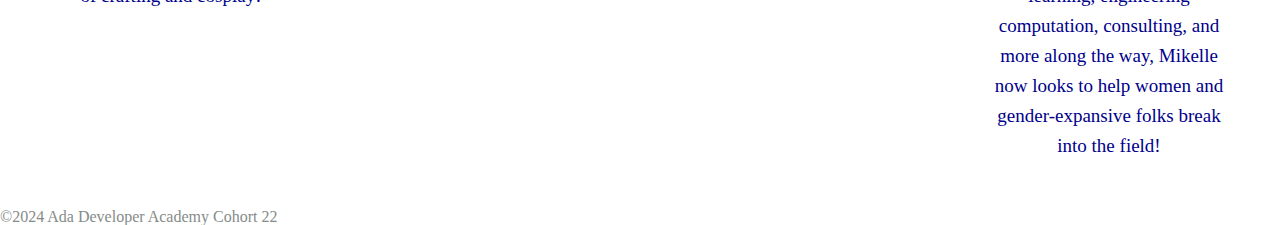
==== commit 8df4d703: "Add edits to text in fun facts" ====
--- a/pages/bio.html
+++ b/pages/bio.html
@@ -1,28 +1,23 @@
 <!DOCTYPE html>
 <html lang="en">
 <head>
-  <meta charset="UTF-8">
-  <meta http-equiv="X-UA-Compatible" content="IE=edge">
-  <meta name="viewport" content="width=device-width, initial-scale=1.0">
-  <title>Instructor Education</title>
-  <link rel="stylesheet" href="../stylesheets/style.css">
-  <link rel="stylesheet" href="../stylesheets/bio.css">
+    <meta charset="UTF-8">
+    <meta http-equiv="X-UA-Compatible" content="IE=edge">
+    <meta name="viewport" content="width=device-width, initial-scale=1.0">
+    <title>Instructor Education</title>
+    <link rel="stylesheet" href="../stylesheets/style.css">
+    <link rel="stylesheet" href="../stylesheets/bio.css">
 </head>
 <body>
-  <header>
+    <header>
     <title>Education</title>
 </header>
 <body>
     <header>
-        <h1>How It All Started</h1> 
-        <section class="main_page_links">
-            <a href="../index.html">Home</a>
-            <a href="bio.html">Biography</a>
-            <a href="fun_facts.html">Fun facts</a>
-        </section> 
+        <h1>Bio: How It All Started</h1>  
         <section class="education-container">
             <nav>
-                <img class="image" src="../images/pluto.jpeg" alt="image of Pluto and a text that reads I is planet deal with it">
+                <img class="image" src="../images/Adrian-Prado-600x600.png" alt="Hey, Adrian!" width="300" height="200">
                 <h3 class="title">Adrian Prado</h3>
                 <div class="description">
                     Adrian graduated from Georgetown University with a degree in Computer Science and a 
@@ -34,7 +29,7 @@
                 </div>
             </nav>
             <nav>
-                <img class="image" src="../images/recursion.jpg" alt="A cute cat staring at a laptop and seeing the image of herself. Text: recursion">
+                <img class="image" src="../images/Ansel-300x300.png" alt="Hey, Ansel!" width="300" height="200">
                 <h3 class="title">Ansel Rognile</h3>
                 <div class="description">
                     Ansel brings over a decade of industry experience ranging from bioinformatics to system-
@@ -46,7 +41,7 @@
                 </div>
             </nav>
             <nav>
-                <img class="image" src="../images/lollipop.jpeg" alt="Hey, Ashley!"/>
+                <img class="image" src="../images/Ashley.png" alt="Hey, Ashley!" width="300" height="200">
                 <h3 class="title">Ashley Yang</h3>
                 <div class="description">
                         Ashley graduated from Reed College before teaching kindergarten for a few years and
